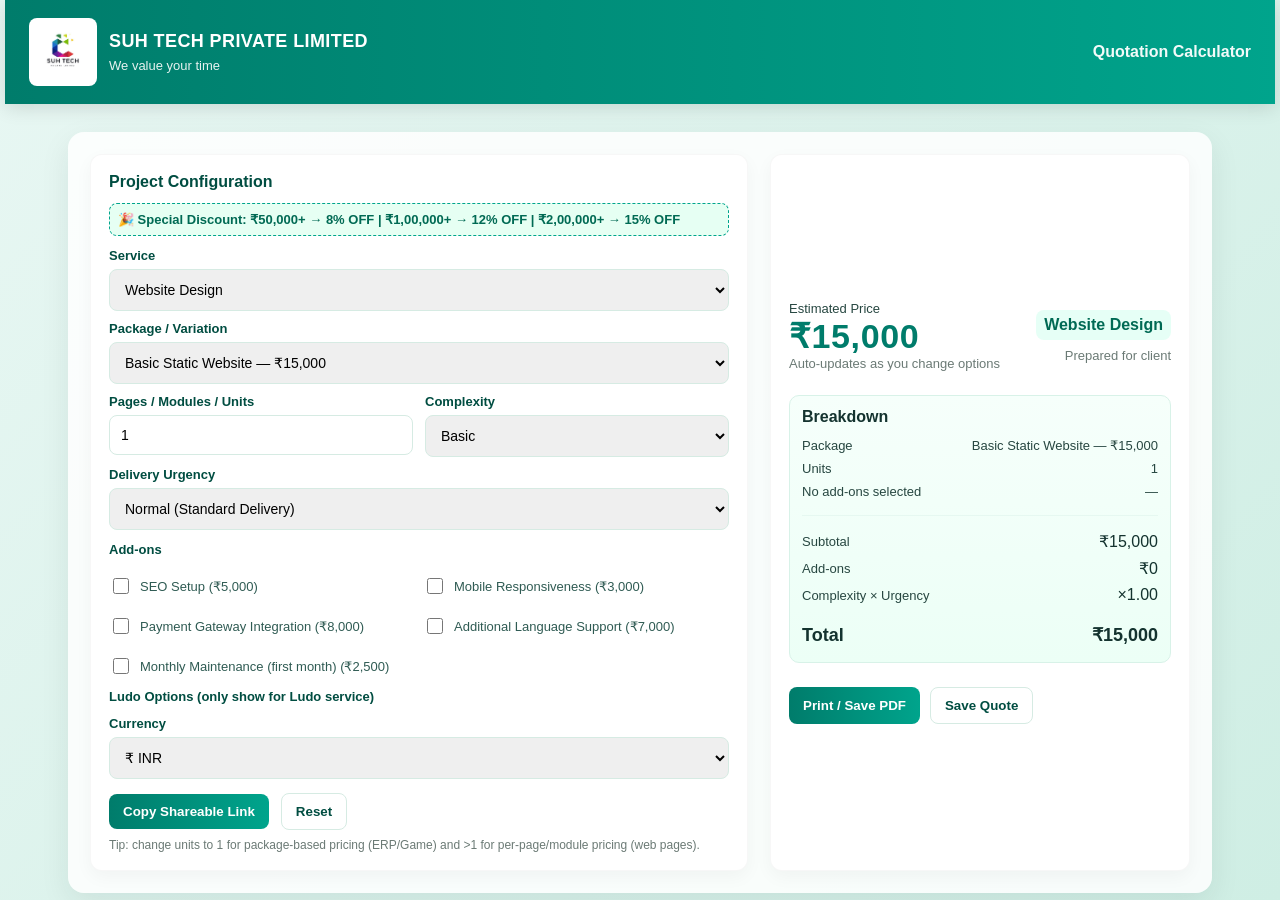
==== index.html @ 12b6e6f1 "push" ====
<!DOCTYPE html>
<html lang="en">
<head>
<meta charset="utf-8" />
<meta name="viewport" content="width=device-width, initial-scale=1" />
<title>SUH TECH — Quotation Calculator</title>
<link rel="stylesheet" href="style.css">
<style>
    .discount-banner {
        background: #e6fff3;
        border: 1px dashed #00a48c;
        padding: 8px;
        margin-top: 10px;
        margin-bottom: 12px;
        border-radius: 8px;
        font-size: 13px;
        font-weight: 600;
        color: #006a54;
    }
    #discount-section {
        display: none;
        color: green;
        font-weight: 700;
    }
</style>
</head>
<body>
    <header class="header">
        <div class="brand">
            <img src="logo_Suh.jpg" alt="SUH TECH Logo" />
            <div>
                <h1>SUH TECH PRIVATE LIMITED</h1>
                <p style="opacity:0.9;margin-top:6px;font-size:13px">We value your time</p>
            </div>
        </div>
        <div style="margin-left:auto;color:rgba(255,255,255,0.95);font-weight:600">Quotation Calculator</div>
    </header>

    <main class="container" role="main">
        <section class="panel left">
            <div class="section-title"><h2>Project Configuration</h2></div>

            <!-- Discount banner -->
            <div class="discount-banner">
                🎉 Special Discount: ₹50,000+ → 8% OFF | ₹1,00,000+ → 12% OFF | ₹2,00,000+ → 15% OFF
            </div>

            <label for="service">Service</label>
            <select id="service" onchange="onServiceChange()"></select>

            <label for="variation">Package / Variation</label>
            <select id="variation" onchange="recalculate()"></select>

            <div class="two">
                <div>
                    <label for="units">Pages / Modules / Units</label>
                    <input id="units" type="number" min="0" value="1" oninput="recalculate()" />
                </div>
                <div>
                    <label for="complexity">Complexity</label>
                    <select id="complexity" onchange="recalculate()">
                        <option value="1">Basic</option>
                        <option value="1.25">Standard (+25%)</option>
                        <option value="1.5">Complex (+50%)</option>
                        <option value="2">Enterprise (+100%)</option>
                    </select>
                </div>
            </div>

            <label for="urgency">Delivery Urgency</label>
            <select id="urgency" onchange="recalculate()">
                <option value="1">Normal (Standard Delivery)</option>
                <option value="1.15">Fast (+15%)</option>
                <option value="1.35">Express (+35%)</option>
            </select>

            <label style="margin-top:12px">Add-ons</label>
            <div id="addons" class="addons-list"></div>

            <label style="margin-top:12px">Ludo Options (only show for Ludo service)</label>
            <select id="ludoVariant" onchange="recalculate()" style="display:none">
                <option value="0">— select —</option>
            </select>

            <label style="margin-top:12px">Currency</label>
            <select id="currency" onchange="recalculate()">
                <option value="INR">₹ INR</option>
                <option value="USD">$ USD</option>
            </select>

            <div style="margin-top:14px" class="row">
                <button class="btn" onclick="copyShareLink()">Copy Shareable Link</button>
                <button class="btn secondary" onclick="resetAll()">Reset</button>
            </div>

            <div class="footer-note">Tip: change units to 1 for package-based pricing (ERP/Game) and >1 for per-page/module pricing (web pages).</div>
        </section>

        <aside class="panel right">
            <div class="result-card">
                <div class="spaced">
                    <div>
                        <div class="small">Estimated Price</div>
                        <div id="price" class="big-price">₹0</div>
                        <div class="muted" id="price-note">Auto-updates as you change options</div>
                    </div>
                    <div style="text-align:right">
                        <div class="badge" id="service-badge">Website</div>
                        <div style="height:8px"></div>
                        <div class="muted">Prepared for client</div>
                    </div>
                </div>

                <div class="breakdown" style="margin-top:12px">
                    <div style="font-weight:700;margin-bottom:8px">Breakdown</div>
                    <div id="break-list"></div>
                    <hr style="border:none;border-top:1px solid #e6f8f1;margin:12px 0" />
                    <div class="summary-line"><div class="small">Subtotal</div><div id="sub-total">₹0</div></div>
                    <div class="summary-line"><div class="small">Add-ons</div><div id="addons-total">₹0</div></div>
                    <div class="summary-line"><div class="small">Complexity × Urgency</div><div id="mult-total">×1.00</div></div>

                    <!-- Discount display section -->
                    <div id="discount-section" class="summary-line">
                        <div class="small">Discount Applied</div>
                        <div id="discount-amount">₹0</div>
                    </div>

                    <div style="height:12px"></div>
                    <div class="summary-line" style="font-size:18px;font-weight:800"><div>Total</div><div id="grand-total">₹0</div></div>
                </div>

                <div style="display:flex;gap:10px;margin-top:12px">
                    <button class="btn" onclick="downloadPDF()">Print / Save PDF</button>
                    <button class="btn secondary" onclick="saveQuote()">Save Quote</button>
                </div>
                <div class="notes" id="saved-note" style="display:none;margin-top:10px">Quote saved to localStorage.</div>
            </div>
        </aside>
    </main>

<script src="script.js"></script>
</body>
</html>
---- style.css ----
:root {
    --green-1:#007c6b;
    --green-2:#00a48c;
    --bg-1:linear-gradient(135deg,#e8f7f3,#cfeee4);
    --card:#ffffff;
    --muted:#6b7a75;
    --glass: rgba(255,255,255,0.85);
    --radius:12px;
    --shadow: 0 10px 30px rgba(11,40,34,0.08);
    --accent:#004d41;
    font-family: "Segoe UI", Roboto, Arial, sans-serif;
}

html,body {
    height:100%;
    margin:0;
    background:var(--bg-1);
    color:#14332f;
}

.header {
    background: linear-gradient(90deg,var(--green-1),var(--green-2));
    padding:18px 24px;
    color:#fff;
    display:flex;
    gap:16px;
    margin-left: 5px;
    margin-right: 5px;
    align-items:center;
    box-shadow:0 4px 18px rgba(0,0,0,0.12);
}

.brand {
    display:flex;
    gap:12px;
    align-items:center;
}

.brand img {
    height:56px;
    width:auto;
    border-radius:8px;
    background:#fff;
    padding:6px;
}

.brand h1 {
    font-size:18px;
    margin:0;
    letter-spacing:0.4px;
}

.brand p {
    margin:0;
    font-size:13px;
    opacity:0.95;
}

.container {
    max-width:1100px;
    margin:28px auto;
    padding:22px;
    background:var(--glass);
    border-radius:16px;
    box-shadow:var(--shadow);
    display:grid;
    grid-template-columns: 1fr 420px;
    gap:22px;
}

@media (max-width:1000px) {
    .container {grid-template-columns:1fr}
    .right {order:2}
}

.panel {
    background:var(--card);
    border-radius:var(--radius);
    padding:18px;
    box-shadow: 0 6px 18px rgba(6,30,26,0.04);
    border: 1px solid rgba(0,0,0,0.03);
}

.section-title {
    display:flex;
    align-items:center;
    gap:10px;
    margin-bottom:12px;
}

.section-title h2 {
    margin:0;
    font-size:16px;
    color:var(--accent);
}

label {
    display:block;
    margin-top:10px;
    color:var(--accent);
    font-weight:600;
    font-size:13px;
}

select,input[type="number"] {
    width:100%;
    padding:11px;
    border-radius:8px;
    border:1px solid #d6ebe3;
    font-size:14px;
    box-sizing:border-box;
    margin-top:6px;
}

.flex {display:flex;gap:12px;align-items:center}
.two {display:grid;grid-template-columns:1fr 1fr;gap:12px}
.addons-list {display:grid;grid-template-columns:1fr 1fr;gap:8px;margin-top:8px}
.addons-list label {font-weight:500;color:#2f5b53}
.result-card {display:flex;flex-direction:column;gap:12px;align-items:stretch;justify-content:center;height:100%}
.big-price {font-size:34px;color:var(--green-1);font-weight:800;letter-spacing:0.6px}
.muted {color:var(--muted);font-size:13px}
.breakdown {background:linear-gradient(180deg,#f6fffb,#ecfff6);padding:12px;border-radius:10px;border:1px solid #d8f2e8}
.btn {
    background:linear-gradient(90deg,var(--green-1),var(--green-2));
    color:#fff;
    padding:10px 14px;
    border-radius:8px;
    border:none;
    font-weight:700;
    cursor:pointer;
}
.btn.secondary {background:#fff;border:1px solid #d6ebe3;color:var(--accent)}
.footer-note {font-size:12px;color:var(--muted);margin-top:8px}
.small {font-size:13px;color:#274741}
.row {display:flex;gap:12px;align-items:center}
.spaced {display:flex;justify-content:space-between;align-items:center}
.badge {background:#e6fff6;color:#006a54;padding:6px 8px;border-radius:8px;font-weight:700}
.checkbox-inline {display:flex;gap:8px;align-items:center}
input[type="checkbox"] {width:16px;height:16px}
.summary-line {display:flex;justify-content:space-between;align-items:center;padding:4px 0}
.notes {font-size:13px;color:#46625a}
.footer-actions {display:flex;gap:12px;justify-content:flex-end;margin-top:8px}
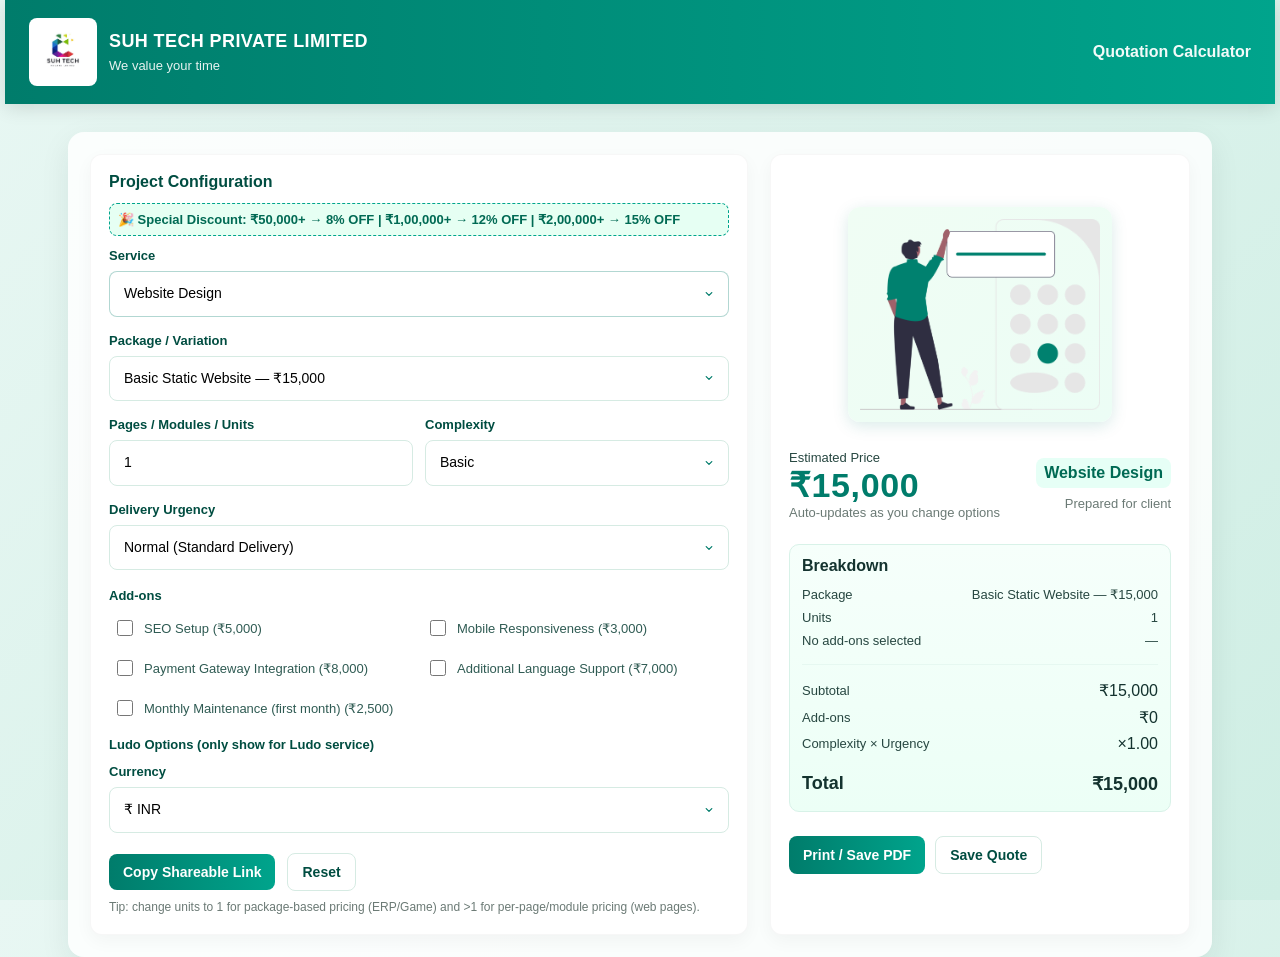
==== commit 777194e0: "changes" ====
--- a/index.html
+++ b/index.html
@@ -5,24 +5,7 @@
 <meta name="viewport" content="width=device-width, initial-scale=1" />
 <title>SUH TECH — Quotation Calculator</title>
 <link rel="stylesheet" href="style.css">
-<style>
-    .discount-banner {
-        background: #e6fff3;
-        border: 1px dashed #00a48c;
-        padding: 8px;
-        margin-top: 10px;
-        margin-bottom: 12px;
-        border-radius: 8px;
-        font-size: 13px;
-        font-weight: 600;
-        color: #006a54;
-    }
-    #discount-section {
-        display: none;
-        color: green;
-        font-weight: 700;
-    }
-</style>
+
 </head>
 <body>
     <header class="header">
@@ -40,7 +23,7 @@
         <section class="panel left">
             <div class="section-title"><h2>Project Configuration</h2></div>
 
-            <!-- Discount banner -->
+            
             <div class="discount-banner">
                 🎉 Special Discount: ₹50,000+ → 8% OFF | ₹1,00,000+ → 12% OFF | ₹2,00,000+ → 15% OFF
             </div>
@@ -98,6 +81,7 @@
 
         <aside class="panel right">
             <div class="result-card">
+                <img class="img" src="calculator PNG.png" alt="Calculator image" width="100px">
                 <div class="spaced">
                     <div>
                         <div class="small">Estimated Price</div>
@@ -119,7 +103,7 @@
                     <div class="summary-line"><div class="small">Add-ons</div><div id="addons-total">₹0</div></div>
                     <div class="summary-line"><div class="small">Complexity × Urgency</div><div id="mult-total">×1.00</div></div>
 
-                    <!-- Discount display section -->
+                    
                     <div id="discount-section" class="summary-line">
                         <div class="small">Discount Applied</div>
                         <div id="discount-amount">₹0</div>
--- a/style.css
+++ b/style.css
@@ -81,6 +81,24 @@
     border: 1px solid rgba(0,0,0,0.03);
 }
 
+.discount-banner {
+    background: #e6fff3;
+    border: 1px dashed #00a48c;
+    padding: 8px;
+    margin-top: 10px;
+    margin-bottom: 12px;
+    border-radius: 8px;
+    font-size: 13px;
+    font-weight: 600;
+    color: #006a54;
+}
+
+#discount-section {
+    display: none;
+    color: green;
+    font-weight: 700;
+}
+
 .section-title {
     display:flex;
     align-items:center;
@@ -100,26 +118,144 @@
     color:var(--accent);
     font-weight:600;
     font-size:13px;
-}
-
-select,input[type="number"] {
-    width:100%;
-    padding:11px;
-    border-radius:8px;
-    border:1px solid #d6ebe3;
-    font-size:14px;
-    box-sizing:border-box;
-    margin-top:6px;
+    margin-bottom: 4px;
+}
+
+/* Refined dropdown and input styling */
+select, input[type="number"] {
+    width: 100%;
+    padding: 12px 14px;
+    border-radius: 8px;
+    border: 1px solid #d6ebe3;
+    font-size: 14px;
+    line-height: 1.4;
+    box-sizing: border-box;
+    margin-top: 4px;
+    margin-bottom: 6px;
+    background-color: #fff;
+    min-height: 42px;
+    transition: border-color 0.2s ease, box-shadow 0.2s ease;
+}
+
+/* Custom dropdown arrow with better positioning */
+select {
+    appearance: none;
+    background-image: url("data:image/svg+xml,%3csvg xmlns='http://www.w3.org/2000/svg' fill='none' viewBox='0 0 20 20'%3e%3cpath stroke='%23007c6b' stroke-linecap='round' stroke-linejoin='round' stroke-width='1.8' d='M6 8l4 4 4-4'/%3e%3c/svg%3e");
+    background-position: right 12px center;
+    background-repeat: no-repeat;
+    background-size: 14px;
+    padding-right: 38px;
+    cursor: pointer;
+}
+
+/* Subtle focus and hover states */
+select:focus, input[type="number"]:focus {
+    outline: none;
+    border-color: var(--green-2);
+    box-shadow: 0 0 0 2px rgba(0, 164, 140, 0.1);
+}
+
+select:hover, input[type="number"]:hover {
+    border-color: var(--green-1);
+}
+
+/* Better option spacing where supported */
+select option {
+    padding: 8px 12px;
+    line-height: 1.5;
+    font-size: 14px;
+    background-color: white;
+    color: #14332f;
+}
+
+select option:hover {
+    background-color: #f8fffe;
+}
+
+select option:checked {
+    background-color: var(--green-1);
+    color: white;
 }
 
 .flex {display:flex;gap:12px;align-items:center}
-.two {display:grid;grid-template-columns:1fr 1fr;gap:12px}
-.addons-list {display:grid;grid-template-columns:1fr 1fr;gap:8px;margin-top:8px}
-.addons-list label {font-weight:500;color:#2f5b53}
-.result-card {display:flex;flex-direction:column;gap:12px;align-items:stretch;justify-content:center;height:100%}
+.two {display:grid;grid-template-columns:1fr 1fr;gap:12px;margin-bottom:8px}
+
+/* Cleaner addon styling */
+.addons-list {
+    display: grid;
+    grid-template-columns: 1fr 1fr;
+    gap: 6px;
+    margin-top: 8px;
+}
+
+.addons-list label {
+    font-weight: 500;
+    color: #2f5b53;
+    display: flex;
+    align-items: center;
+    gap: 8px;
+    padding: 6px 4px;
+    margin-top: 0;
+    margin-bottom: 0;
+    cursor: pointer;
+    border-radius: 4px;
+    transition: background-color 0.15s ease;
+}
+
+.addons-list label:hover {
+    background-color: rgba(0, 164, 140, 0.05);
+}
+
+/* Calculator image styling */
+.result-card .img {
+    align-self: center;
+    width: 240px;
+    height: auto;
+    margin-bottom: 16px;
+    margin-top: -8px;
+    border-radius: 12px;
+    box-shadow: 0 4px 16px rgba(0, 124, 107, 0.15);
+    transition: transform 0.2s ease, box-shadow 0.2s ease;
+    background: linear-gradient(135deg, #f0fdf4, #ecfdf5);
+    padding: 12px;
+}
+
+.result-card .img:hover {
+    transform: scale(1.05);
+    box-shadow: 0 6px 20px rgba(0, 124, 107, 0.2);
+}
+
+/* Responsive image sizing */
+@media (max-width: 768px) {
+    .result-card .img {
+        width: 150px;
+        margin-bottom: 12px;
+        margin-top: -6px;
+        padding: 8px;
+    }
+}
+
+@media (max-width: 480px) {
+    .result-card .img {
+        width: 120px;
+        margin-bottom: 10px;
+        margin-top: -4px;
+        padding: 6px;
+    }
+}
+
+.result-card {
+    display: flex;
+    flex-direction: column;
+    gap: 12px;
+    align-items: stretch;
+    justify-content: center;
+    height: 100%;
+}
 .big-price {font-size:34px;color:var(--green-1);font-weight:800;letter-spacing:0.6px}
 .muted {color:var(--muted);font-size:13px}
 .breakdown {background:linear-gradient(180deg,#f6fffb,#ecfff6);padding:12px;border-radius:10px;border:1px solid #d8f2e8}
+
 .btn {
     background:linear-gradient(90deg,var(--green-1),var(--green-2));
     color:#fff;
@@ -128,15 +264,85 @@
     border:none;
     font-weight:700;
     cursor:pointer;
-}
-.btn.secondary {background:#fff;border:1px solid #d6ebe3;color:var(--accent)}
-.footer-note {font-size:12px;color:var(--muted);margin-top:8px}
+    font-size: 14px;
+    transition: transform 0.15s ease;
+}
+
+.btn:hover {
+    transform: translateY(-1px);
+}
+
+.btn.secondary {
+    background:#fff;
+    border:1px solid #d6ebe3; 
+    color:var(--accent);
+}
+
+.btn.secondary:hover { 
+    background-color: #f0fdf4;
+    transform: translateY(-1px);
+}
+
+.footer-note {font-size:12px;color:var(--muted);margin-top:8px;line-height:1.4}
 .small {font-size:13px;color:#274741}
 .row {display:flex;gap:12px;align-items:center}
 .spaced {display:flex;justify-content:space-between;align-items:center}
 .badge {background:#e6fff6;color:#006a54;padding:6px 8px;border-radius:8px;font-weight:700}
-.checkbox-inline {display:flex;gap:8px;align-items:center}
-input[type="checkbox"] {width:16px;height:16px}
+
+.checkbox-inline {
+    display:flex;
+    gap:8px;
+    align-items:center;
+}
+
+input[type="checkbox"] {
+    width: 16px;
+    height: 16px;
+    accent-color: var(--green-1);
+    cursor: pointer;
+}
+
 .summary-line {display:flex;justify-content:space-between;align-items:center;padding:4px 0}
 .notes {font-size:13px;color:#46625a}
 .footer-actions {display:flex;gap:12px;justify-content:flex-end;margin-top:8px}
+
+/* Responsive improvements */
+@media (max-width: 768px) {
+    .two {
+        grid-template-columns: 1fr;
+        gap: 8px;
+    }
+    
+    .addons-list {
+        grid-template-columns: 1fr;
+        gap: 4px;
+    }
+    
+    select, input[type="number"] {
+        font-size: 16px; /* Prevents zoom on iOS */
+        padding: 11px 13px;
+        min-height: 44px;
+    }
+    
+    select {
+        padding-right: 40px;
+        background-position: right 14px center;
+    }
+}
+
+/* Special styling for service dropdown to make it stand out slightly */
+#service {
+    border-color: rgba(0, 124, 107, 0.3);
+    font-weight: 500;
+}
+
+#service:focus {
+    border-color: var(--green-1);
+}
+
+/* Disabled state */
+select:disabled {
+    opacity: 0.6;
+    cursor: not-allowed;
+    background-color: #f9f9f9;
+}
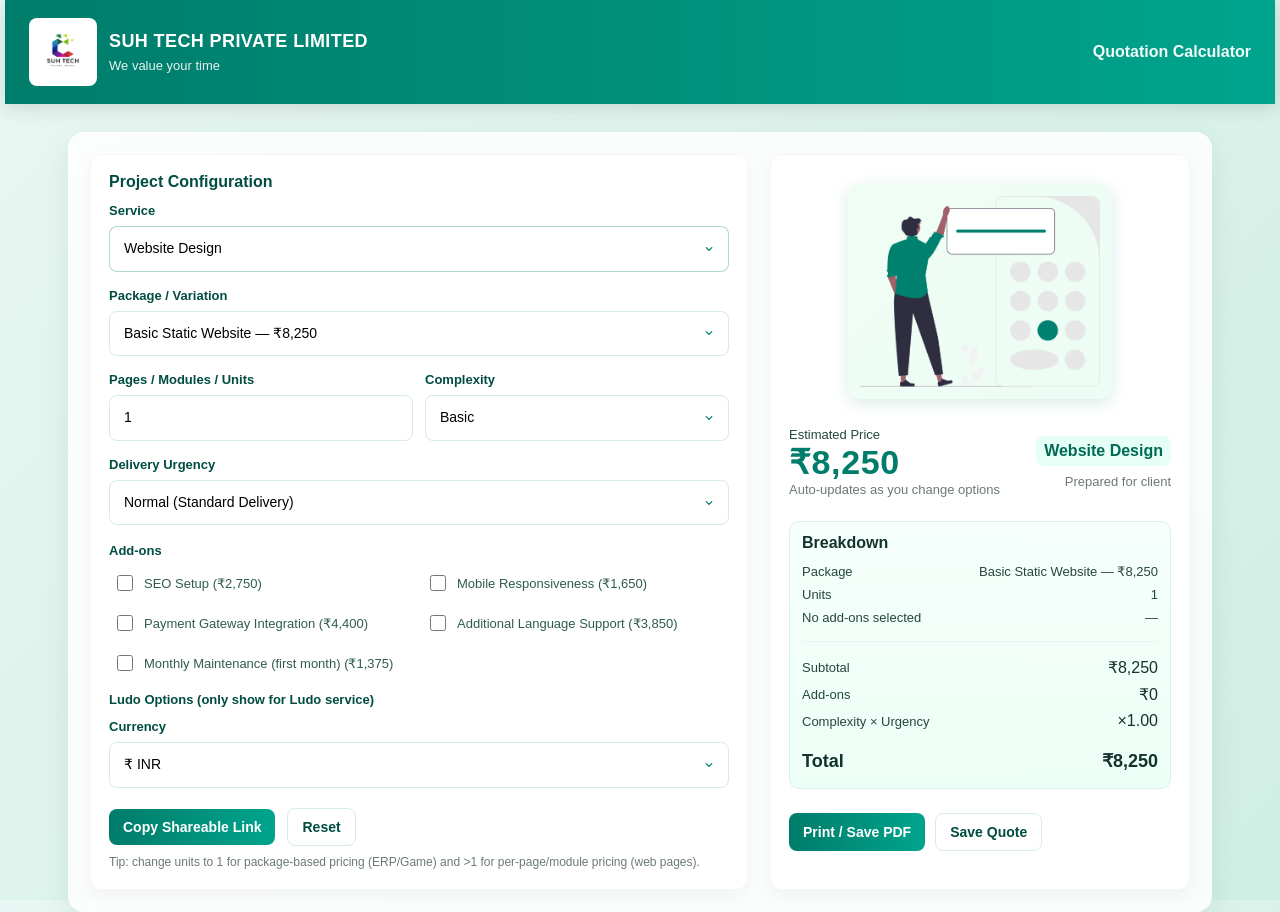
==== commit f5e502b5: "45% price less" ====
--- a/index.html
+++ b/index.html
@@ -23,10 +23,10 @@
         <section class="panel left">
             <div class="section-title"><h2>Project Configuration</h2></div>
 
-            
-            <div class="discount-banner">
+            <!-- REMOVED DISCOUNT BANNER -->
+            <!-- <div class="discount-banner">
                 🎉 Special Discount: ₹50,000+ → 8% OFF | ₹1,00,000+ → 12% OFF | ₹2,00,000+ → 15% OFF
-            </div>
+            </div> -->
 
             <label for="service">Service</label>
             <select id="service" onchange="onServiceChange()"></select>
@@ -103,11 +103,11 @@
                     <div class="summary-line"><div class="small">Add-ons</div><div id="addons-total">₹0</div></div>
                     <div class="summary-line"><div class="small">Complexity × Urgency</div><div id="mult-total">×1.00</div></div>
 
-                    
-                    <div id="discount-section" class="summary-line">
+                    <!-- REMOVED DISCOUNT SECTION -->
+                    <!-- <div id="discount-section" class="summary-line">
                         <div class="small">Discount Applied</div>
                         <div id="discount-amount">₹0</div>
-                    </div>
+                    </div> -->
 
                     <div style="height:12px"></div>
                     <div class="summary-line" style="font-size:18px;font-weight:800"><div>Total</div><div id="grand-total">₹0</div></div>
@@ -124,4 +124,4 @@
 
 <script src="script.js"></script>
 </body>
-</html>
+</html>
--- a/style.css
+++ b/style.css
@@ -81,7 +81,8 @@
     border: 1px solid rgba(0,0,0,0.03);
 }
 
-.discount-banner {
+/* REMOVED DISCOUNT BANNER STYLES */
+/* .discount-banner {
     background: #e6fff3;
     border: 1px dashed #00a48c;
     padding: 8px;
@@ -91,13 +92,14 @@
     font-size: 13px;
     font-weight: 600;
     color: #006a54;
-}
-
-#discount-section {
+} */
+
+/* REMOVED DISCOUNT SECTION STYLES */
+/* #discount-section {
     display: none;
     color: green;
     font-weight: 700;
-}
+} */
 
 .section-title {
     display:flex;
